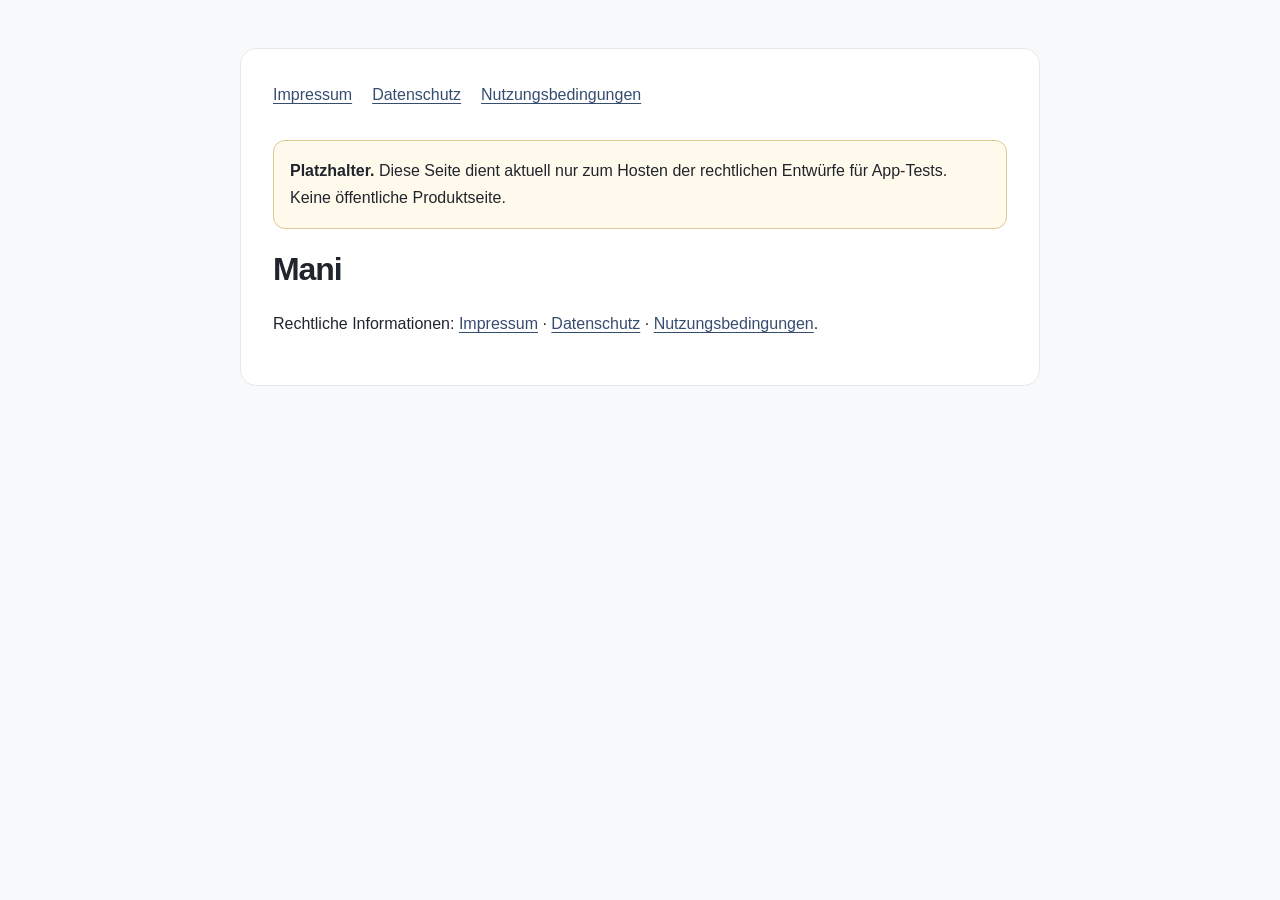
==== index.html @ 0e0f6ef8 "Initial legal pages for Mani" ====
<!doctype html>
<html lang="de">
<head>
  <meta charset="utf-8">
  <meta name="viewport" content="width=device-width, initial-scale=1">
  <meta name="robots" content="noindex, nofollow">
  <title>Mani</title>
  <link rel="stylesheet" href="styles.css">
</head>
<body><main>
  <nav aria-label="Rechtliche Informationen"><a href="impressum.html">Impressum</a><a href="privacy.html">Datenschutz</a><a href="terms.html">Nutzungsbedingungen</a></nav>
  <p class="draft"><strong>Platzhalter.</strong> Diese Seite dient aktuell nur zum Hosten der rechtlichen Entwürfe für App-Tests. Keine öffentliche Produktseite.</p>
  <h1>Mani</h1>
  <p>Rechtliche Informationen: <a href="impressum.html">Impressum</a> · <a href="privacy.html">Datenschutz</a> · <a href="terms.html">Nutzungsbedingungen</a>.</p>
</main></body>
</html>
---- styles.css ----
:root { color-scheme: light; font-family: -apple-system, BlinkMacSystemFont, "Segoe UI", sans-serif; color: #20242c; background: #f8f9fb; line-height: 1.7; }
* { box-sizing: border-box; }
body { margin: 0; }
main { max-width: 800px; margin: 48px auto; padding: 32px; background: white; border: 1px solid #e5e7eb; border-radius: 16px; }
nav { display: flex; flex-wrap: wrap; gap: 20px; margin-bottom: 32px; }
a { color: #364d70; text-underline-offset: 3px; }
h1 { font-size: 2rem; line-height: 1.2; letter-spacing: -.035em; }
h2 { margin-top: 32px; font-size: 1.2rem; line-height: 1.4; }
.draft { padding: 16px; border: 1px solid #dfc896; border-radius: 12px; background: #fffaec; }
.muted, footer { color: #626975; }
address { font-style: normal; }
footer { margin-top: 40px; font-size: .9rem; }
@media (max-width: 600px) { main { margin: 16px; padding: 24px; } }
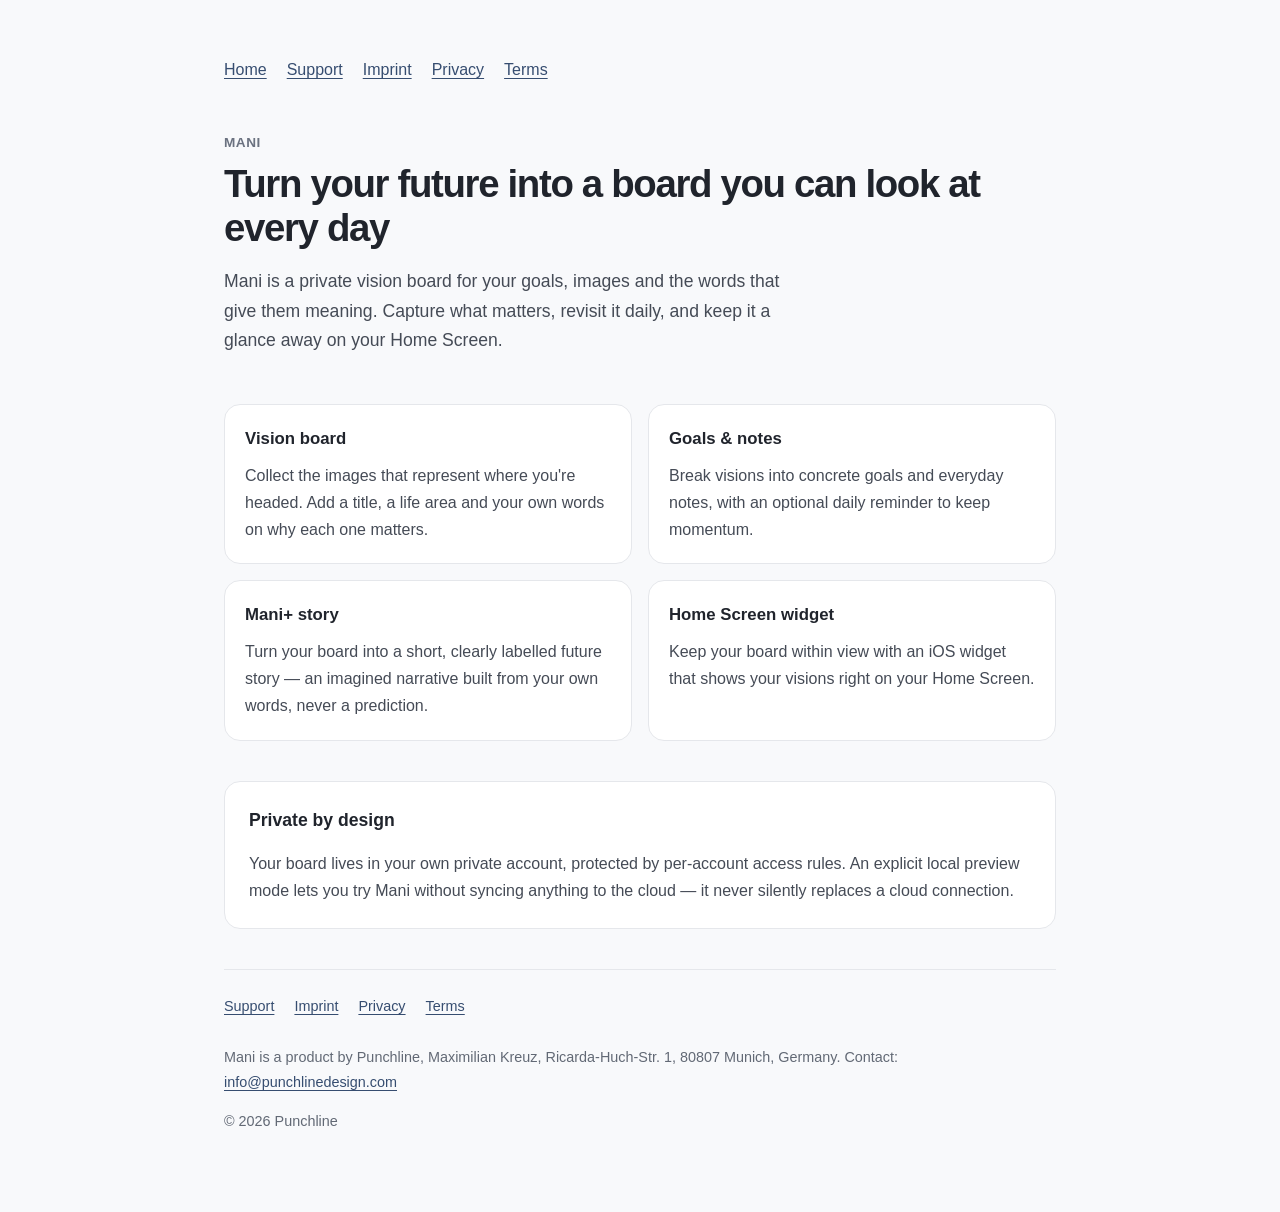
==== commit 8f8789eb: "Enhance website structure and content: update navigation links, improve page descriptions, and add s" ====
--- a/index.html
+++ b/index.html
@@ -1,16 +1,61 @@
 <!doctype html>
-<html lang="de">
+<html lang="en">
 <head>
   <meta charset="utf-8">
   <meta name="viewport" content="width=device-width, initial-scale=1">
-  <meta name="robots" content="noindex, nofollow">
-  <title>Mani</title>
+  <meta name="description" content="Mani is a private vision board for your goals, images and the words that give them meaning.">
+  <title>Mani – Your Vision Board</title>
   <link rel="stylesheet" href="styles.css">
 </head>
 <body><main>
-  <nav aria-label="Rechtliche Informationen"><a href="impressum.html">Impressum</a><a href="privacy.html">Datenschutz</a><a href="terms.html">Nutzungsbedingungen</a></nav>
-  <p class="draft"><strong>Platzhalter.</strong> Diese Seite dient aktuell nur zum Hosten der rechtlichen Entwürfe für App-Tests. Keine öffentliche Produktseite.</p>
-  <h1>Mani</h1>
-  <p>Rechtliche Informationen: <a href="impressum.html">Impressum</a> · <a href="privacy.html">Datenschutz</a> · <a href="terms.html">Nutzungsbedingungen</a>.</p>
+  <nav aria-label="Site">
+    <a href="index.html" aria-current="page">Home</a>
+    <a href="support.html">Support</a>
+    <a href="impressum.html">Imprint</a>
+    <a href="privacy.html">Privacy</a>
+    <a href="terms.html">Terms</a>
+  </nav>
+
+  <header class="hero">
+    <p class="eyebrow">Mani</p>
+    <h1>Turn your future into a board you can look at every day</h1>
+    <p class="lead">Mani is a private vision board for your goals, images and the words that give them meaning. Capture what matters, revisit it daily, and keep it a glance away on your Home Screen.</p>
+  </header>
+
+  <section class="features">
+    <article class="card">
+      <h2>Vision board</h2>
+      <p>Collect the images that represent where you're headed. Add a title, a life area and your own words on why each one matters.</p>
+    </article>
+    <article class="card">
+      <h2>Goals &amp; notes</h2>
+      <p>Break visions into concrete goals and everyday notes, with an optional daily reminder to keep momentum.</p>
+    </article>
+    <article class="card">
+      <h2>Mani+ story</h2>
+      <p>Turn your board into a short, clearly labelled future story — an imagined narrative built from your own words, never a prediction.</p>
+    </article>
+    <article class="card">
+      <h2>Home Screen widget</h2>
+      <p>Keep your board within view with an iOS widget that shows your visions right on your Home Screen.</p>
+    </article>
+  </section>
+
+  <section class="privacy-note">
+    <h2>Private by design</h2>
+    <p>Your board lives in your own private account, protected by per-account access rules. An explicit local preview mode lets you try Mani without syncing anything to the cloud — it never silently replaces a cloud connection.</p>
+  </section>
+
+  <footer>
+    <nav aria-label="Legal">
+      <a href="support.html">Support</a>
+      <a href="impressum.html">Imprint</a>
+      <a href="privacy.html">Privacy</a>
+      <a href="terms.html">Terms</a>
+    </nav>
+    <p class="muted">Mani is a product by Punchline, Maximilian Kreuz, Ricarda-Huch-Str. 1, 80807 Munich, Germany. Contact: <a href="mailto:info@punchlinedesign.com">info@punchlinedesign.com</a></p>
+    <p class="muted">© 2026 Punchline</p>
+  </footer>
 </main></body>
 </html>
+
--- a/styles.css
+++ b/styles.css
@@ -1,13 +1,42 @@
 :root { color-scheme: light; font-family: -apple-system, BlinkMacSystemFont, "Segoe UI", sans-serif; color: #20242c; background: #f8f9fb; line-height: 1.7; }
 * { box-sizing: border-box; }
 body { margin: 0; }
-main { max-width: 800px; margin: 48px auto; padding: 32px; background: white; border: 1px solid #e5e7eb; border-radius: 16px; }
-nav { display: flex; flex-wrap: wrap; gap: 20px; margin-bottom: 32px; }
+main { max-width: 880px; margin: 0 auto; padding: 32px 24px 64px; }
+nav { display: flex; flex-wrap: wrap; gap: 20px; padding: 24px 0; }
 a { color: #364d70; text-underline-offset: 3px; }
+.muted { color: #626975; }
+address { font-style: normal; }
+
+/* Marketing landing page */
+.hero { padding: 24px 0 40px; }
+.eyebrow { margin: 0 0 8px; font-weight: 600; letter-spacing: .04em; text-transform: uppercase; font-size: .85rem; color: #6b7280; }
+.hero h1 { margin: 0 0 16px; font-size: 2.4rem; line-height: 1.15; letter-spacing: -.035em; }
+.hero .lead { margin: 0; font-size: 1.1rem; color: #454b56; max-width: 60ch; }
+
+.features { display: grid; grid-template-columns: repeat(2, 1fr); gap: 16px; margin: 8px 0 40px; }
+.card { background: white; border: 1px solid #e5e7eb; border-radius: 16px; padding: 20px; }
+.card h2 { margin: 0 0 8px; font-size: 1.05rem; }
+.card p { margin: 0; color: #454b56; }
+
+.privacy-note { background: white; border: 1px solid #e5e7eb; border-radius: 16px; padding: 24px; margin-bottom: 40px; }
+.privacy-note h2 { margin-top: 0; font-size: 1.1rem; }
+.privacy-note p { margin: 0; color: #454b56; }
+
+/* Legal document pages (nested card, matches original draft styling) */
+.doc { max-width: 800px; margin: 0 auto; padding: 32px; background: white; border: 1px solid #e5e7eb; border-radius: 16px; }
+.doc h1 { font-size: 2rem; line-height: 1.2; letter-spacing: -.035em; }
+.doc h2 { margin-top: 32px; font-size: 1.2rem; line-height: 1.4; }
+.draft { padding: 16px; border: 1px solid #dfc896; border-radius: 12px; background: #fffaec; }
+
 h1 { font-size: 2rem; line-height: 1.2; letter-spacing: -.035em; }
-h2 { margin-top: 32px; font-size: 1.2rem; line-height: 1.4; }
-.draft { padding: 16px; border: 1px solid #dfc896; border-radius: 12px; background: #fffaec; }
-.muted, footer { color: #626975; }
-address { font-style: normal; }
-footer { margin-top: 40px; font-size: .9rem; }
-@media (max-width: 600px) { main { margin: 16px; padding: 24px; } }
+h2 { margin-top: 32px; font-size: 1.2rem; }
+h3 { margin-top: 24px; font-size: 1rem; }
+
+footer { margin-top: 40px; padding-top: 24px; border-top: 1px solid #e5e7eb; font-size: .9rem; }
+footer nav { padding: 0 0 12px; }
+
+@media (max-width: 640px) {
+  .features { grid-template-columns: 1fr; }
+  .hero h1 { font-size: 1.9rem; }
+  .doc { margin: 16px; padding: 24px; }
+}
